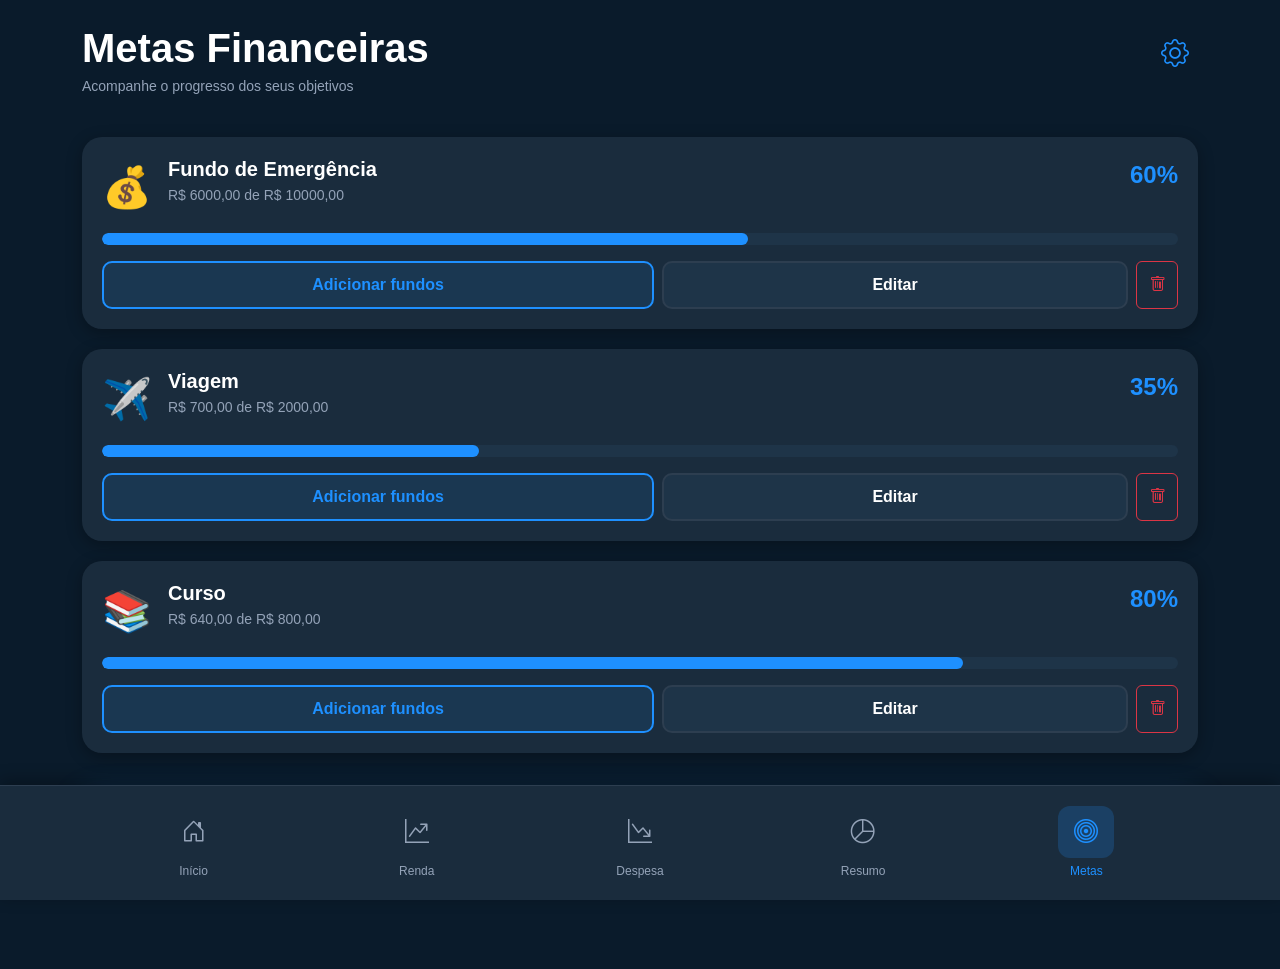
==== pages/metas.html @ 1506a3a9 "primeiro commit" ====
<!DOCTYPE html>
<html lang="pt-BR">
<head>
    <meta charset="UTF-8">
    <meta name="viewport" content="width=device-width, initial-scale=1.0">
    <title>ControlCash - Metas Financeiras</title>
    <link rel="icon" href="../images/ControlCash_logo.png" type="image/png">
    <link href="https://cdn.jsdelivr.net/npm/bootstrap@5.3.0/dist/css/bootstrap.min.css" rel="stylesheet">
    <link rel="stylesheet" href="https://cdn.jsdelivr.net/npm/bootstrap-icons@1.11.0/font/bootstrap-icons.css">
    <link rel="stylesheet" href="../css/style.css">
</head>
<body>
    <div class="container py-4">
        <div class="d-flex justify-content-between align-items-start mb-4">
            <div>
                <h1 class="display-6 fw-bold mb-1">Metas Financeiras</h1>
                <p class="text-muted-custom small">Acompanhe o progresso dos seus objetivos</p>
            </div>
            <a href="configuracoes.html" class="btn btn-link text-decoration-none p-2" style="color: var(--blue-primary);">
                <i class="bi bi-gear fs-3"></i>
            </a>
        </div>

        <!-- Container de Metas -->
        <div id="goalsContainer"></div>

        <button class="btn btn-primary-custom w-100 mt-3" onclick="openAddGoalModal()">
            Adicionar Nova Meta
        </button>
    </div>

    <!-- Modal Adicionar Nova Meta -->
    <div class="modal fade" id="addGoalModal" tabindex="-1">
        <div class="modal-dialog">
            <div class="modal-content">
                <div class="modal-header">
                    <h5 class="modal-title">Adicionar Nova Meta</h5>
                    <button type="button" class="btn-close btn-close-white" data-bs-dismiss="modal"></button>
                </div>
                <div class="modal-body">
                    <div class="mb-3">
                        <label for="newGoalName" class="form-label">Nome da Meta</label>
                        <input type="text" class="form-control form-control-custom" id="newGoalName" placeholder="Ex: Casa Própria">
                    </div>
                    <div class="mb-3">
                        <label for="newGoalTarget" class="form-label">Valor Alvo</label>
                        <div class="position-relative">
                            <span class="position-absolute top-50 translate-middle-y ms-3 text-muted-custom">R$</span>
                            <input type="number" step="0.01" class="form-control form-control-custom ps-5" id="newGoalTarget" placeholder="0,00">
                        </div>
                    </div>
                    <div class="mb-3">
                        <label class="form-label">Escolha um Ícone</label>
                        <input type="hidden" id="newGoalIcon" value="💰">
                        <div id="newGoalEmojiPicker"></div>
                    </div>
                </div>
                <div class="modal-footer">
                    <button type="button" class="btn btn-outline-secondary-custom" data-bs-dismiss="modal">Cancelar</button>
                    <button type="button" class="btn btn-primary-custom" onclick="saveNewGoal()">Adicionar</button>
                </div>
            </div>
        </div>
    </div>

    <!-- Modal Editar Meta -->
    <div class="modal fade" id="editGoalModal" tabindex="-1">
        <div class="modal-dialog">
            <div class="modal-content">
                <div class="modal-header">
                    <h5 class="modal-title">Editar Meta</h5>
                    <button type="button" class="btn-close btn-close-white" data-bs-dismiss="modal"></button>
                </div>
                <div class="modal-body">
                    <input type="hidden" id="editGoalId">
                    <div class="mb-3">
                        <label for="editGoalName" class="form-label">Nome da Meta</label>
                        <input type="text" class="form-control form-control-custom" id="editGoalName">
                    </div>
                    <div class="mb-3">
                        <label for="editGoalCurrent" class="form-label">Valor Atual</label>
                        <div class="position-relative">
                            <span class="position-absolute top-50 translate-middle-y ms-3 text-muted-custom">R$</span>
                            <input type="number" step="0.01" class="form-control form-control-custom ps-5" id="editGoalCurrent">
                        </div>
                    </div>
                    <div class="mb-3">
                        <label for="editGoalTarget" class="form-label">Valor Alvo</label>
                        <div class="position-relative">
                            <span class="position-absolute top-50 translate-middle-y ms-3 text-muted-custom">R$</span>
                            <input type="number" step="0.01" class="form-control form-control-custom ps-5" id="editGoalTarget">
                        </div>
                    </div>
                    <div class="mb-3">
                        <label class="form-label">Escolha um Ícone</label>
                        <input type="hidden" id="editGoalIcon" value="💰">
                        <div id="editGoalEmojiPicker"></div>
                    </div>
                </div>
                <div class="modal-footer">
                    <button type="button" class="btn btn-outline-secondary-custom" data-bs-dismiss="modal">Cancelar</button>
                    <button type="button" class="btn btn-primary-custom" onclick="saveEditGoal()">Salvar</button>
                </div>
            </div>
        </div>
    </div>

    <!-- Modal Adicionar Fundos -->
    <div class="modal fade" id="addFundsModal" tabindex="-1">
        <div class="modal-dialog">
            <div class="modal-content">
                <div class="modal-header">
                    <h5 class="modal-title">Adicionar Fundos</h5>
                    <button type="button" class="btn-close btn-close-white" data-bs-dismiss="modal"></button>
                </div>
                <div class="modal-body">
                    <input type="hidden" id="fundGoalId">
                    <div class="card-custom mb-3" style="background: rgba(30, 144, 255, 0.1);">
                        <p class="text-muted-custom small mb-1">Meta: <span id="fundGoalName"></span></p>
                        <p class="fw-semibold mb-0" id="fundGoalProgress"></p>
                    </div>
                    <div class="mb-3">
                        <label for="fundAmount" class="form-label">Valor a Adicionar</label>
                        <div class="position-relative">
                            <span class="position-absolute top-50 translate-middle-y ms-3 text-muted-custom">R$</span>
                            <input type="number" step="0.01" class="form-control form-control-custom ps-5" id="fundAmount" placeholder="0,00">
                        </div>
                    </div>
                </div>
                <div class="modal-footer">
                    <button type="button" class="btn btn-outline-secondary-custom" data-bs-dismiss="modal">Cancelar</button>
                    <button type="button" class="btn btn-primary-custom" onclick="saveAddFunds()">Adicionar</button>
                </div>
            </div>
        </div>
    </div>

    <!-- Menu Inferior -->
    <nav class="navbar-bottom">
        <div class="container">
            <div class="row w-100 g-0">
                <div class="col">
                    <a href="dashboard.html" class="nav-link active">
                        <div class="nav-icon-wrapper">
                            <i class="bi bi-house-door"></i>
                        </div>
                        <span>Início</span>
                    </a>
                </div>
                <div class="col">
                    <a href="renda.html" class="nav-link">
                        <div class="nav-icon-wrapper">
                            <i class="bi bi-graph-up-arrow"></i>
                        </div>
                        <span>Renda</span>
                    </a>
                </div>
                <div class="col">
                    <a href="despesa.html" class="nav-link">
                        <div class="nav-icon-wrapper">
                            <i class="bi bi-graph-down-arrow"></i>
                        </div>
                        <span>Despesa</span>
                    </a>
                </div>
                <div class="col">
                    <a href="resumo.html" class="nav-link">
                        <div class="nav-icon-wrapper">
                            <i class="bi bi-pie-chart"></i>
                        </div>
                        <span>Resumo</span>
                    </a>
                </div>
                <div class="col">
                    <a href="metas.html" class="nav-link">
                        <div class="nav-icon-wrapper">
                            <i class="bi bi-bullseye"></i>
                        </div>
                        <span>Metas</span>
                    </a>
                </div>
            </div>
        </div>
    </nav>
    
    <script src="https://cdn.jsdelivr.net/npm/bootstrap@5.3.0/dist/js/bootstrap.bundle.min.js"></script>
    <script src="../js/script.js"></script>
</body>
</html>
---- css/style.css ----
:root {
  --bg-primary: #0A1B2B;
  --bg-secondary: #071523;
  --bg-card: #1a2c3d;
  --blue-primary: #1E90FF;
  --blue-light: #3CA3FF;
  --text-primary: #FFFFFF;
  --text-muted: #94a3b8;
  --border-color: #2d3e50;
  --success: #2ECC71;
  --warning: #F1C40F;
  --danger: #e74c3c;
  --info: #8A2CE2;
}

* {
  box-sizing: border-box;
}

body {
  background-color: var(--bg-primary);
  color: var(--text-primary);
  font-family: -apple-system, BlinkMacSystemFont, "Segoe UI", Roboto, "Helvetica Neue", Arial, sans-serif;
  min-height: 100vh;
  padding-bottom: 100px;
  margin: 0;
}

/* Parte inferior da navegação */
.navbar-bottom {
  position: fixed;
  bottom: 0;
  left: 0;
  right: 0;
  background-color: var(--bg-card);
  border-top: 1px solid var(--border-color);
  padding: 12px 0;
  z-index: 1000;
  box-shadow: 0 -4px 16px rgba(0, 0, 0, 0.3);
}

.navbar-bottom .nav-link {
  color: var(--text-muted);
  text-align: center;
  transition: all 0.3s;
  display: flex;
  flex-direction: column;
  align-items: center;
  gap: 4px;
  padding: 8px 12px;
  text-decoration: none;
}

.navbar-bottom .nav-link.active {
  color: var(--blue-primary);
}

.navbar-bottom .nav-link.active .nav-icon-wrapper {
  background-color: rgba(30, 144, 255, 0.2);
  border-radius: 12px;
}

.nav-icon-wrapper {
  padding: 8px 16px;
  border-radius: 12px;
  transition: all 0.3s;
}

.navbar-bottom .nav-link i {
  font-size: 24px;
}

.navbar-bottom .nav-link span {
  font-size: 12px;
  font-weight: 500;
}

/* Logo */
.logo-container {
  display: flex;
  justify-content: center;
  align-items: center;
  margin-bottom: 20px;
}

.logo-image {
  width: 200px;
  height: auto;
  display: block;
}

/* Cards */
.card-custom {
  background: linear-gradient(135deg, var(--bg-card) 0%, #1e3448 100%);
  border: 1px solid var(--border-color);
  border-radius: 16px;
  box-shadow: 0 4px 16px rgba(0, 0, 0, 0.3);
  padding: 24px;
}

.card-balance {
  background: linear-gradient(135deg, var(--blue-primary) 0%, var(--blue-light) 100%);
  border-radius: 20px;
  padding: 24px;
  box-shadow: 0 8px 32px rgba(30, 144, 255, 0.3);
  color: white;
}

/* Controles de formulário */
.form-control-custom {
  background-color: #1e3448 !important;
  border: 1px solid var(--border-color) !important;
  color: var(--text-primary) !important;
  height: 56px;
  border-radius: 12px !important;
  padding: 12px 16px;
  font-size: 16px;
}

.form-control-custom::placeholder {
  color: var(--text-muted) !important;
}

.form-control-custom:focus {
  background-color: #1e3448 !important;
  border-color: var(--blue-primary) !important;
  color: var(--text-primary) !important;
  box-shadow: 0 0 0 0.2rem rgba(30, 144, 255, 0.25) !important;
}

.form-select-custom {
  background-color: #1e3448 !important;
  border: 1px solid var(--border-color) !important;
  color: var(--text-primary) !important;
  height: 56px;
  border-radius: 12px !important;
  padding: 12px 16px;
}

.form-select-custom:focus {
  background-color: #1e3448 !important;
  border-color: var(--blue-primary) !important;
  color: var(--text-primary) !important;
  box-shadow: 0 0 0 0.2rem rgba(30, 144, 255, 0.25) !important;
}

.form-select-custom option {
  background-color: #1e3448;
  color: var(--text-primary);
}

/* Botões */
.btn-primary-custom {
  background: var(--blue-primary) !important;
  border: none !important;
  height: 56px;
  border-radius: 12px !important;
  font-size: 18px;
  font-weight: 600;
  color: white !important;
  box-shadow: 0 8px 32px rgba(30, 144, 255, 0.3);
  transition: all 0.3s;
}

.btn-primary-custom:hover {
  background: var(--blue-light) !important;
  transform: translateY(-2px);
  box-shadow: 0 12px 40px rgba(30, 144, 255, 0.4);
}

.btn-outline-primary-custom {
  border: 2px solid var(--blue-primary) !important;
  color: var(--blue-primary) !important;
  background: rgba(30, 144, 255, 0.1) !important;
  border-radius: 10px !important;
  font-weight: 600;
  padding: 10px 20px;
  transition: all 0.3s;
}

.btn-outline-primary-custom:hover {
  background: rgba(30, 144, 255, 0.2) !important;
  border-color: var(--blue-light) !important;
  color: var(--blue-light) !important;
}

.btn-outline-secondary-custom {
  border: 2px solid var(--border-color) !important;
  color: var(--text-primary) !important;
  background: #1e3448 !important;
  border-radius: 10px !important;
  font-weight: 600;
  padding: 10px 20px;
  transition: all 0.3s;
}

.btn-outline-secondary-custom:hover {
  background: #2d3e50 !important;
  color: var(--text-primary) !important;
}

/* Ações rápidas */
.quick-action {
  background: var(--bg-card);
  border-radius: 16px;
  padding: 20px 12px;
  text-align: center;
  box-shadow: 0 4px 16px rgba(0, 0, 0, 0.3);
  transition: all 0.3s;
  text-decoration: none;
  display: block;
  color: var(--text-primary);
}

.quick-action:hover {
  box-shadow: 0 8px 32px rgba(30, 144, 255, 0.3);
  transform: translateY(-4px);
  color: var(--text-primary);
}

.quick-action i {
  font-size: 28px;
  margin-bottom: 8px;
}

.quick-action.income { color: var(--success); }
.quick-action.expense { color: var(--danger); }
.quick-action.summary { color: var(--warning); }
.quick-action.goals { color: var(--info); }

/* Troca de formulário */
.form-switch .form-check-input {
  width: 50px;
  height: 28px;
  background-color: var(--border-color);
  border: none;
  cursor: pointer;
}

.form-switch .form-check-input:checked {
  background-color: var(--blue-primary);
}

.form-switch .form-check-input:focus {
  box-shadow: 0 0 0 0.2rem rgba(30, 144, 255, 0.25);
}

/* Área de Upload */
.upload-area {
  border: 2px dashed var(--border-color);
  border-radius: 16px;
  padding: 48px;
  text-align: center;
  background: rgba(30, 52, 72, 0.5);
  cursor: pointer;
  transition: all 0.3s;
}

.upload-area:hover,
.upload-area.dragover {
  background: rgba(30, 52, 72, 0.8);
  border-color: var(--blue-primary);
}

/* Pré-visualização do recibo */
.receipt-preview-content {
  background: var(--bg-card);
  border: 1px solid var(--border-color);
  border-radius: 16px;
  padding: 16px;
  display: flex;
  flex-direction: column;
  align-items: center;
  gap: 12px;
}

.receipt-image-preview {
  max-width: 100%;
  max-height: 200px;
  border-radius: 12px;
  object-fit: contain;
}

.pdf-icon {
  width: 80px;
  height: 80px;
  background: rgba(231, 76, 60, 0.15);
  border-radius: 16px;
  display: flex;
  align-items: center;
  justify-content: center;
  color: var(--danger);
}

.receipt-info {
  display: flex;
  flex-direction: column;
  align-items: center;
  gap: 8px;
  width: 100%;
}

.receipt-name {
  color: var(--text-muted);
  font-size: 14px;
  max-width: 100%;
  overflow: hidden;
  text-overflow: ellipsis;
  white-space: nowrap;
}

/* Item de categoria */
.category-item {
  background: var(--bg-card);
  border-radius: 16px;
  padding: 16px;
  box-shadow: 0 4px 16px rgba(0, 0, 0, 0.3);
  margin-bottom: 16px;
}

/* Barras de progresso */
.progress-custom {
  height: 12px;
  background-color: #1e3448;
  border-radius: 10px;
  overflow: hidden;
}

.progress-bar-custom {
  height: 100%;
  border-radius: 10px;
  transition: width 0.3s;
}

/* Card de Meta */
.goal-card {
  background: var(--bg-card);
  border-radius: 20px;
  padding: 20px;
  box-shadow: 0 4px 16px rgba(0, 0, 0, 0.3);
  margin-bottom: 20px;
}

/* Labels */
label {
  color: var(--text-primary);
  font-weight: 500;
  margin-bottom: 8px;
}

.text-muted-custom {
  color: var(--text-muted) !important;
}

h1, h2, h3, h4, h5, h6 {
  color: var(--text-primary);
}

/* Página de configurações */
.settings-list {
  max-width: 800px;
  margin: 0 auto;
}

.icon-badge {
  width: 48px;
  height: 48px;
  border-radius: 50%;
  display: flex;
  align-items: center;
  justify-content: center;
}

.hover-card {
  transition: all 0.2s ease;
  cursor: pointer;
}

.hover-card:hover {
  transform: translateY(-2px);
  box-shadow: 0 8px 24px rgba(30, 144, 255, 0.2);
}

.form-check-input {
  width: 48px;
  height: 24px;
  cursor: pointer;
}

.form-check-input:checked {
  background-color: var(--blue-primary);
  border-color: var(--blue-primary);
}

.cursor-pointer {
  cursor: pointer;
}

/* Estilos dos Modais */
.modal-content {
  background-color: var(--bg-card) !important;
  border: 1px solid var(--border-color) !important;
  color: var(--text-primary);
}

.modal-header {
  border-bottom: 1px solid var(--border-color) !important;
}

.modal-footer {
  border-top: 1px solid var(--border-color) !important;
}

.modal-title {
  color: var(--text-primary);
}

.btn-close-white {
  filter: invert(1) grayscale(100%) brightness(200%);
}

/* Estilos de Toast */
.custom-toast {
  animation: slideIn 0.3s ease-out;
  border-radius: 12px !important;
  box-shadow: 0 8px 32px rgba(0, 0, 0, 0.4) !important;
  border: none !important;
  padding: 16px 24px !important;
  font-weight: 500;
}

.custom-toast.alert-success {
  background: linear-gradient(135deg, #2ECC71, #27ae60) !important;
  color: white !important;
}

.custom-toast.alert-danger {
  background: linear-gradient(135deg, #e74c3c, #c0392b) !important;
  color: white !important;
}

.custom-toast.alert-warning {
  background: linear-gradient(135deg, #F1C40F, #f39c12) !important;
  color: #1a1a1a !important;
}

@keyframes slideIn {
  from {
    opacity: 0;
    transform: translateX(-50%) translateY(-20px);
  }
  to {
    opacity: 1;
    transform: translateX(-50%) translateY(0);
  }
}

/* Modal de confirmação */
.confirm-overlay {
  position: fixed;
  top: 0;
  left: 0;
  right: 0;
  bottom: 0;
  background: rgba(0, 0, 0, 0.7);
  display: flex;
  align-items: center;
  justify-content: center;
  z-index: 10000;
  animation: fadeIn 0.2s ease-out;
}

.confirm-modal {
  background: linear-gradient(135deg, var(--bg-card) 0%, #1e3448 100%);
  border: 1px solid var(--border-color);
  border-radius: 20px;
  padding: 28px;
  max-width: 360px;
  width: 90%;
  text-align: center;
  box-shadow: 0 16px 64px rgba(0, 0, 0, 0.5);
  animation: scaleIn 0.2s ease-out;
}

.confirm-modal-icon {
  width: 64px;
  height: 64px;
  border-radius: 50%;
  background: rgba(231, 76, 60, 0.15);
  display: flex;
  align-items: center;
  justify-content: center;
  margin: 0 auto 20px;
}

.confirm-modal-icon i {
  font-size: 28px;
  color: var(--danger);
}

.confirm-modal h5 {
  margin-bottom: 10px;
  font-weight: 600;
}

.confirm-modal p {
  color: var(--text-muted);
  margin-bottom: 24px;
  font-size: 14px;
}

.confirm-modal-buttons {
  display: flex;
  gap: 12px;
}

.confirm-modal-buttons button {
  flex: 1;
  padding: 12px 20px;
  border-radius: 12px;
  font-weight: 600;
  transition: all 0.2s;
  border: none;
  cursor: pointer;
}

.confirm-btn-cancel {
  background: #1e3448;
  color: var(--text-primary);
  border: 1px solid var(--border-color) !important;
}

.confirm-btn-cancel:hover {
  background: #2d3e50;
}

.confirm-btn-delete {
  background: linear-gradient(135deg, #e74c3c, #c0392b);
  color: white;
}

.confirm-btn-delete:hover {
  background: linear-gradient(135deg, #c0392b, #a93226);
  transform: translateY(-2px);
}

@keyframes fadeIn {
  from { opacity: 0; }
  to { opacity: 1; }
}

@keyframes scaleIn {
  from { 
    opacity: 0; 
    transform: scale(0.9);
  }
  to { 
    opacity: 1; 
    transform: scale(1);
  }
}

/* Seletor de Emoji */
.emoji-picker {
  display: flex;
  flex-wrap: wrap;
  gap: 8px;
  padding: 12px;
  background: #1e3448;
  border-radius: 12px;
  border: 1px solid var(--border-color);
  max-height: 150px;
  overflow-y: auto;
}

.emoji-option {
  font-size: 24px;
  width: 42px;
  height: 42px;
  display: flex;
  align-items: center;
  justify-content: center;
  cursor: pointer;
  border-radius: 10px;
  transition: all 0.2s;
  background: transparent;
  border: 2px solid transparent;
}

.emoji-option:hover {
  background: rgba(30, 144, 255, 0.2);
  transform: scale(1.1);
}

.emoji-option.selected {
  background: rgba(30, 144, 255, 0.3);
  border-color: var(--blue-primary);
}

/* ESCONDER BARRA DE ROLAGEM */
body::-webkit-scrollbar {
  display: none;
}

/* ESTILOS RESPONSIVOS - PARA DISPOSITIVOS MÓVEIS */
/* Tablets e dispositivos médios (até 768px) */
@media (max-width: 768px) {
  body {
    padding-bottom: 90px;
  }

  .container {
    padding-left: 16px;
    padding-right: 16px;
    max-width: 100%;
  }

  /* Logo */
  .logo-circle {
    width: 80px;
    height: 80px;
  }

  .logo-circle span {
    font-size: 48px;
  }

  /* Cards */
  .card-custom {
    padding: 20px;
    border-radius: 14px;
  }

  .card-balance {
    padding: 20px;
    border-radius: 16px;
  }

  /* Controles de Formulário */
  .form-control-custom,
  .form-select-custom {
    height: 50px;
    font-size: 15px;
    padding: 10px 14px;
  }

  /* Botões */
  .btn-primary-custom {
    height: 50px;
    font-size: 16px;
  }

  /* Ações Rápidas */
  .quick-action {
    padding: 16px 10px;
    border-radius: 14px;
  }

  .quick-action i {
    font-size: 24px;
  }

  .quick-action span {
    font-size: 12px;
  }

  /* Parte inferior da navegação */
  .navbar-bottom {
    padding: 10px 0;
  }

  .navbar-bottom .nav-link i {
    font-size: 22px;
  }

  .navbar-bottom .nav-link span {
    font-size: 11px;
  }

  .nav-icon-wrapper {
    padding: 6px 14px;
  }

  /* Card de Meta */
  .goal-card {
    padding: 16px;
    border-radius: 16px;
  }

  /* Item de categoria */
  .category-item {
    padding: 14px;
    border-radius: 14px;
  }

  /* Área de upload */
  .upload-area {
    padding: 32px;
  }

  /* Configurações */
  .icon-badge {
    width: 42px;
    height: 42px;
  }

  /* Modal */
  .modal-dialog {
    margin: 16px;
  }

  .modal-content {
    border-radius: 16px !important;
  }

  /* Títulos */
  h1 { font-size: 1.75rem; }
  h2 { font-size: 1.5rem; }
  h3 { font-size: 1.25rem; }
  h4 { font-size: 1.1rem; }

  /* Contêiner de gráfico */
  .chart-container {
    overflow-x: hidden;
    -webkit-overflow-scrolling: touch;
    min-height: 200px;
  }
  
  .chart-container canvas {
    max-width: 100%;
  }
}

/* Celulares pequenos (até 480px) */
@media (max-width: 480px) {
  body {
    padding-bottom: 85px;
  }

  .container {
    padding-left: 12px;
    padding-right: 12px;
  }

  /* Logo */
  .logo-circle {
    width: 70px;
    height: 70px;
  }

  .logo-circle span {
    font-size: 42px;
  }

  /* Cards */
  .card-custom {
    padding: 16px;
    border-radius: 12px;
  }

  .card-balance {
    padding: 16px;
    border-radius: 14px;
  }

  .card-balance h2 {
    font-size: 1.75rem;
  }

  /* Controles de formulário */
  .form-control-custom,
  .form-select-custom {
    height: 48px;
    font-size: 14px;
    padding: 10px 12px;
    border-radius: 10px !important;
  }

  /* Botões */
  .btn-primary-custom {
    height: 48px;
    font-size: 15px;
    border-radius: 10px !important;
  }

  .btn-outline-primary-custom,
  .btn-outline-secondary-custom {
    padding: 8px 16px;
    font-size: 14px;
  }

  /* Ações rápidas - grade 2x2 em telas pequenas */
  .quick-action {
    padding: 14px 8px;
    border-radius: 12px;
  }

  .quick-action i {
    font-size: 22px;
    margin-bottom: 6px;
  }

  .quick-action span {
    font-size: 11px;
  }

  /* Contêiner gráfico móvel */
  .chart-container {
    min-height: 180px;
    padding: 0;
  }
  
  .card-custom h3 {
    font-size: 0.95rem;
    margin-bottom: 12px !important;
  }

  /* Parte inferior da navegação */
  .navbar-bottom {
    padding: 8px 0;
  }

  .navbar-bottom .nav-link {
    padding: 6px 8px;
    gap: 2px;
  }

  .navbar-bottom .nav-link i {
    font-size: 20px;
  }

  .navbar-bottom .nav-link span {
    font-size: 10px;
  }

  .nav-icon-wrapper {
    padding: 5px 12px;
    border-radius: 10px;
  }

  /* Card de Meta */
  .goal-card {
    padding: 14px;
    border-radius: 14px;
    margin-bottom: 16px;
  }

  /* Item de categoria */
  .category-item {
    padding: 12px;
    border-radius: 12px;
    margin-bottom: 12px;
  }

  /* Barras de progresso */
  .progress-custom {
    height: 10px;
  }

  /* Área de upload */
  .upload-area {
    padding: 24px;
    border-radius: 12px;
  }

  .upload-area i {
    font-size: 32px;
  }

  /* Configurações */
  .icon-badge {
    width: 38px;
    height: 38px;
  }

  .settings-list .card-custom {
    padding: 14px;
  }

  /* Troca de formulário */
  .form-switch .form-check-input {
    width: 44px;
    height: 24px;
  }

  .form-check-input {
    width: 44px;
    height: 22px;
  }

  /* Modal */
  .modal-dialog {
    margin: 12px;
  }

  .modal-content {
    border-radius: 14px !important;
  }

  .modal-header,
  .modal-body,
  .modal-footer {
    padding: 14px;
  }

  /* Títulos */
  h1 { font-size: 1.5rem; }
  h2 { font-size: 1.35rem; }
  h3 { font-size: 1.15rem; }
  h4 { font-size: 1rem; }

  /* Tabelas */
  .table {
    font-size: 13px;
  }

  .table th,
  .table td {
    padding: 10px 8px;
  }

  /* Listas */
  .list-group-item {
    padding: 12px;
  }

  /* Gráficos */
  canvas {
    max-height: 250px;
  }

  /* Seletor de Emoji Móvel */
  .emoji-picker {
    max-height: 120px;
  }

  .emoji-option {
    font-size: 20px;
    width: 36px;
    height: 36px;
  }

  /* Confirmar Modal */
  .confirm-modal {
    padding: 24px 20px;
  }

  .confirm-modal-icon {
    width: 56px;
    height: 56px;
  }

  .confirm-modal-icon i {
    font-size: 24px;
  }
}

/* Celulares muito pequenos (até 360px) */
@media (max-width: 360px) {
  body {
    padding-bottom: 80px;
  }

  .container {
    padding-left: 10px;
    padding-right: 10px;
  }

  /* Logo */
  .logo-circle {
    width: 60px;
    height: 60px;
  }

  .logo-circle span {
    font-size: 36px;
  }

  /* Cards */
  .card-custom,
  .card-balance {
    padding: 14px;
    border-radius: 10px;
  }

  .card-balance h2 {
    font-size: 1.5rem;
  }

  /* Controles de formulário */
  .form-control-custom,
  .form-select-custom {
    height: 44px;
    font-size: 13px;
  }

  /* Botões */
  .btn-primary-custom {
    height: 44px;
    font-size: 14px;
  }

  .btn-outline-primary-custom,
  .btn-outline-secondary-custom {
    padding: 6px 12px;
    font-size: 13px;
  }

  /* Ações rápidas */
  .quick-action {
    padding: 12px 6px;
  }

  .quick-action i {
    font-size: 20px;
  }

  .quick-action span {
    font-size: 10px;
  }

  /* Parte inferior da navegação */
  .navbar-bottom .nav-link i {
    font-size: 18px;
  }

  .navbar-bottom .nav-link span {
    font-size: 9px;
  }

  .nav-icon-wrapper {
    padding: 4px 10px;
    border-radius: 8px;
  }

  /* Card de Meta */
  .goal-card {
    padding: 12px;
  }

  /* Headings */
  h1 { font-size: 1.35rem; }
  h2 { font-size: 1.2rem; }
  h3 { font-size: 1.05rem; }

  /* Gráficos */
  canvas {
    max-height: 200px;
  }

  /* Seletor de Emoji */
  .emoji-picker {
    max-height: 100px;
    gap: 6px;
  }

  .emoji-option {
    font-size: 18px;
    width: 32px;
    height: 32px;
  }
}

/* Ajustes para landscape em mobile */
@media (max-height: 500px) and (orientation: landscape) {
  body {
    padding-bottom: 70px;
  }

  .navbar-bottom {
    padding: 6px 0;
  }

  .navbar-bottom .nav-link {
    padding: 4px 8px;
  }

  .navbar-bottom .nav-link i {
    font-size: 18px;
  }

  .navbar-bottom .nav-link span {
    font-size: 9px;
  }

  .nav-icon-wrapper {
    padding: 4px 10px;
  }

  .logo-circle {
    width: 60px;
    height: 60px;
  }

  .logo-circle span {
    font-size: 36px;
  }
}

/* Ajustes intuitivos por toque */
@media (hover: none) and (pointer: coarse) {
  .quick-action:hover,
  .hover-card:hover {
    transform: none;
  }

  .quick-action:active,
  .hover-card:active {
    transform: scale(0.98);
    opacity: 0.9;
  }

  .btn-primary-custom:hover {
    transform: none;
  }

  .btn-primary-custom:active {
    transform: scale(0.98);
  }
}
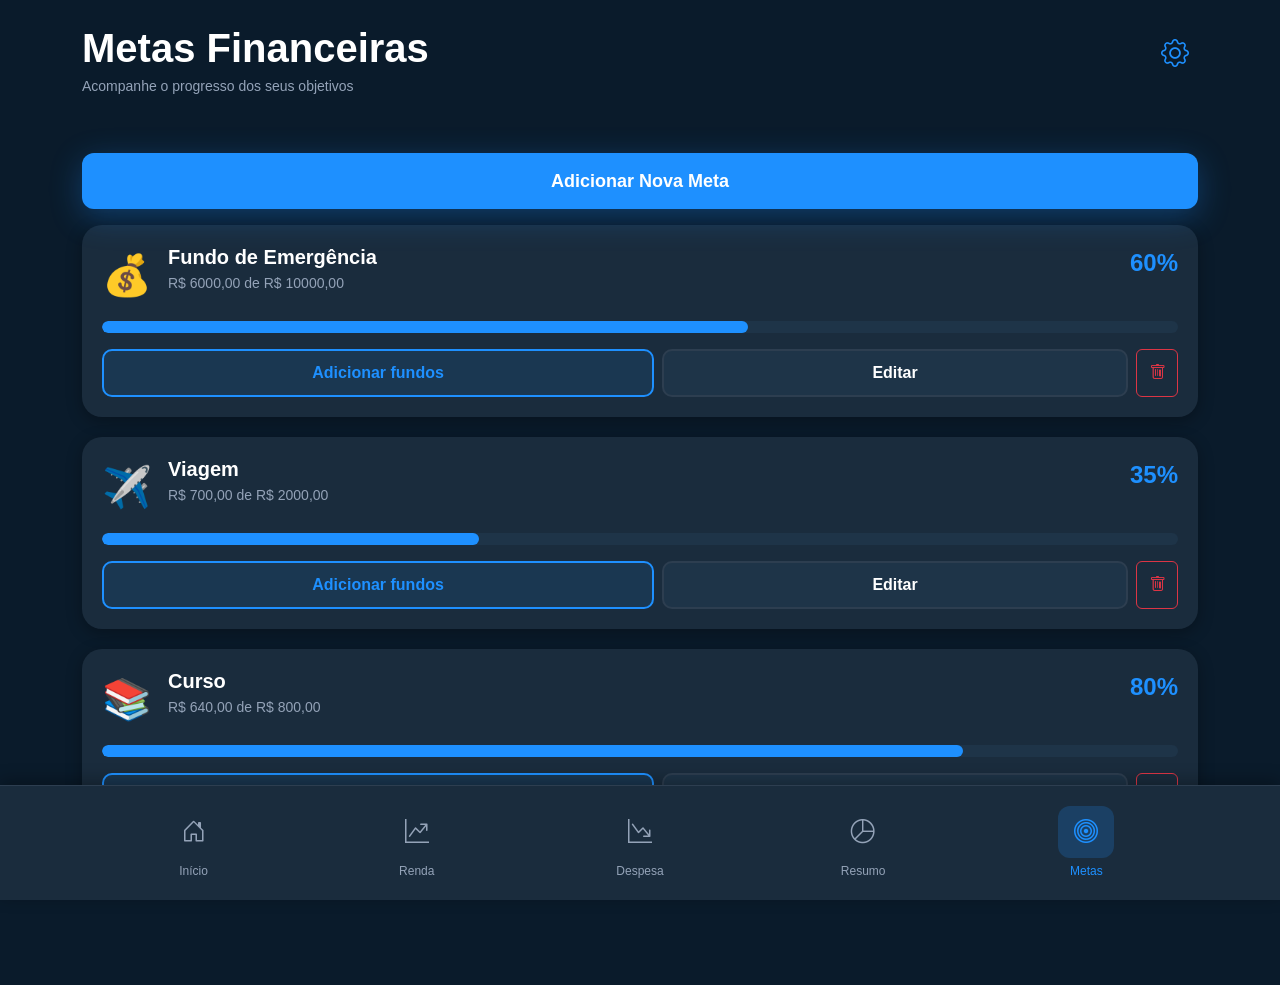
==== commit 8bfc05c8: "botao de metas atualizado" ====
--- a/pages/metas.html
+++ b/pages/metas.html
@@ -21,12 +21,13 @@
             </a>
         </div>
 
+        <button class="btn btn-primary-custom w-100 mt-3" onclick="openAddGoalModal()">
+            Adicionar Nova Meta
+        </button>
+
         <!-- Container de Metas -->
         <div id="goalsContainer"></div>
 
-        <button class="btn btn-primary-custom w-100 mt-3" onclick="openAddGoalModal()">
-            Adicionar Nova Meta
-        </button>
     </div>
 
     <!-- Modal Adicionar Nova Meta -->
--- a/css/style.css
+++ b/css/style.css
@@ -160,6 +160,7 @@
   color: white !important;
   box-shadow: 0 8px 32px rgba(30, 144, 255, 0.3);
   transition: all 0.3s;
+  margin-bottom: 16px;
 }
 
 .btn-primary-custom:hover {
